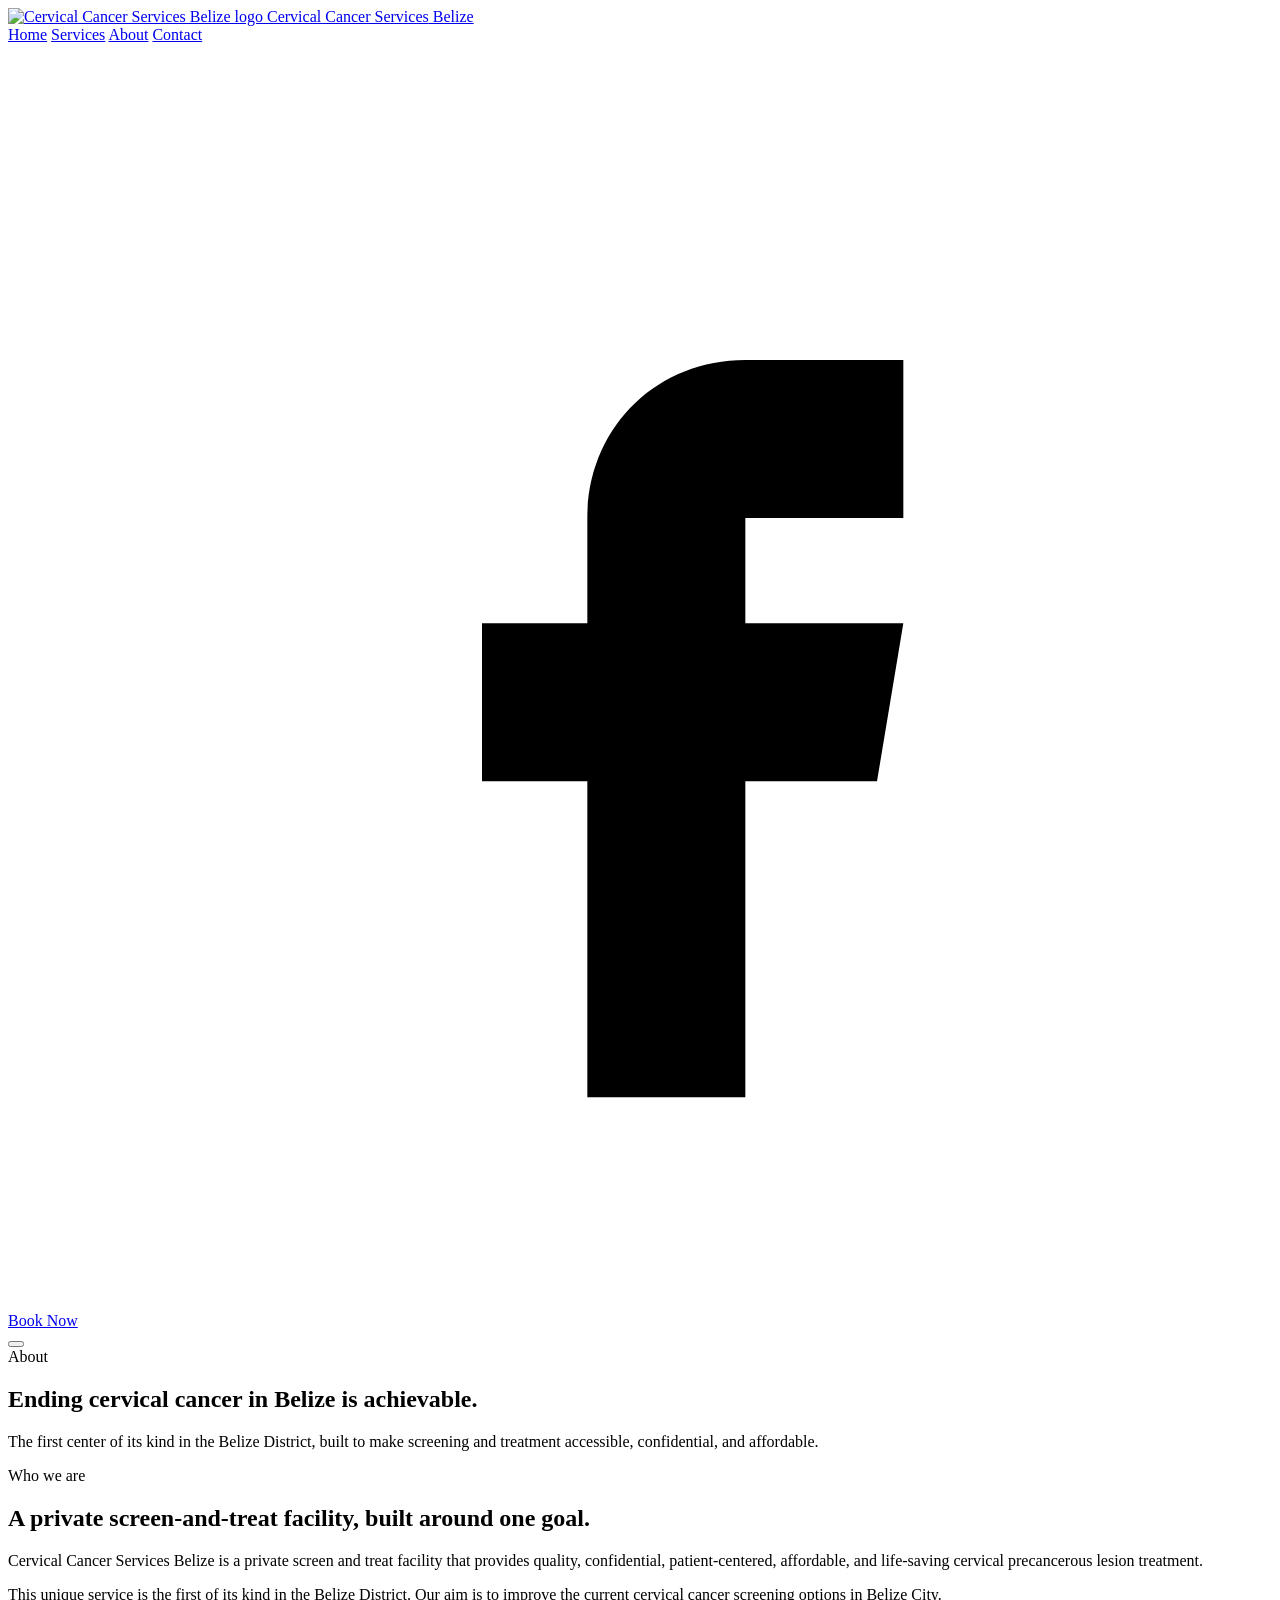
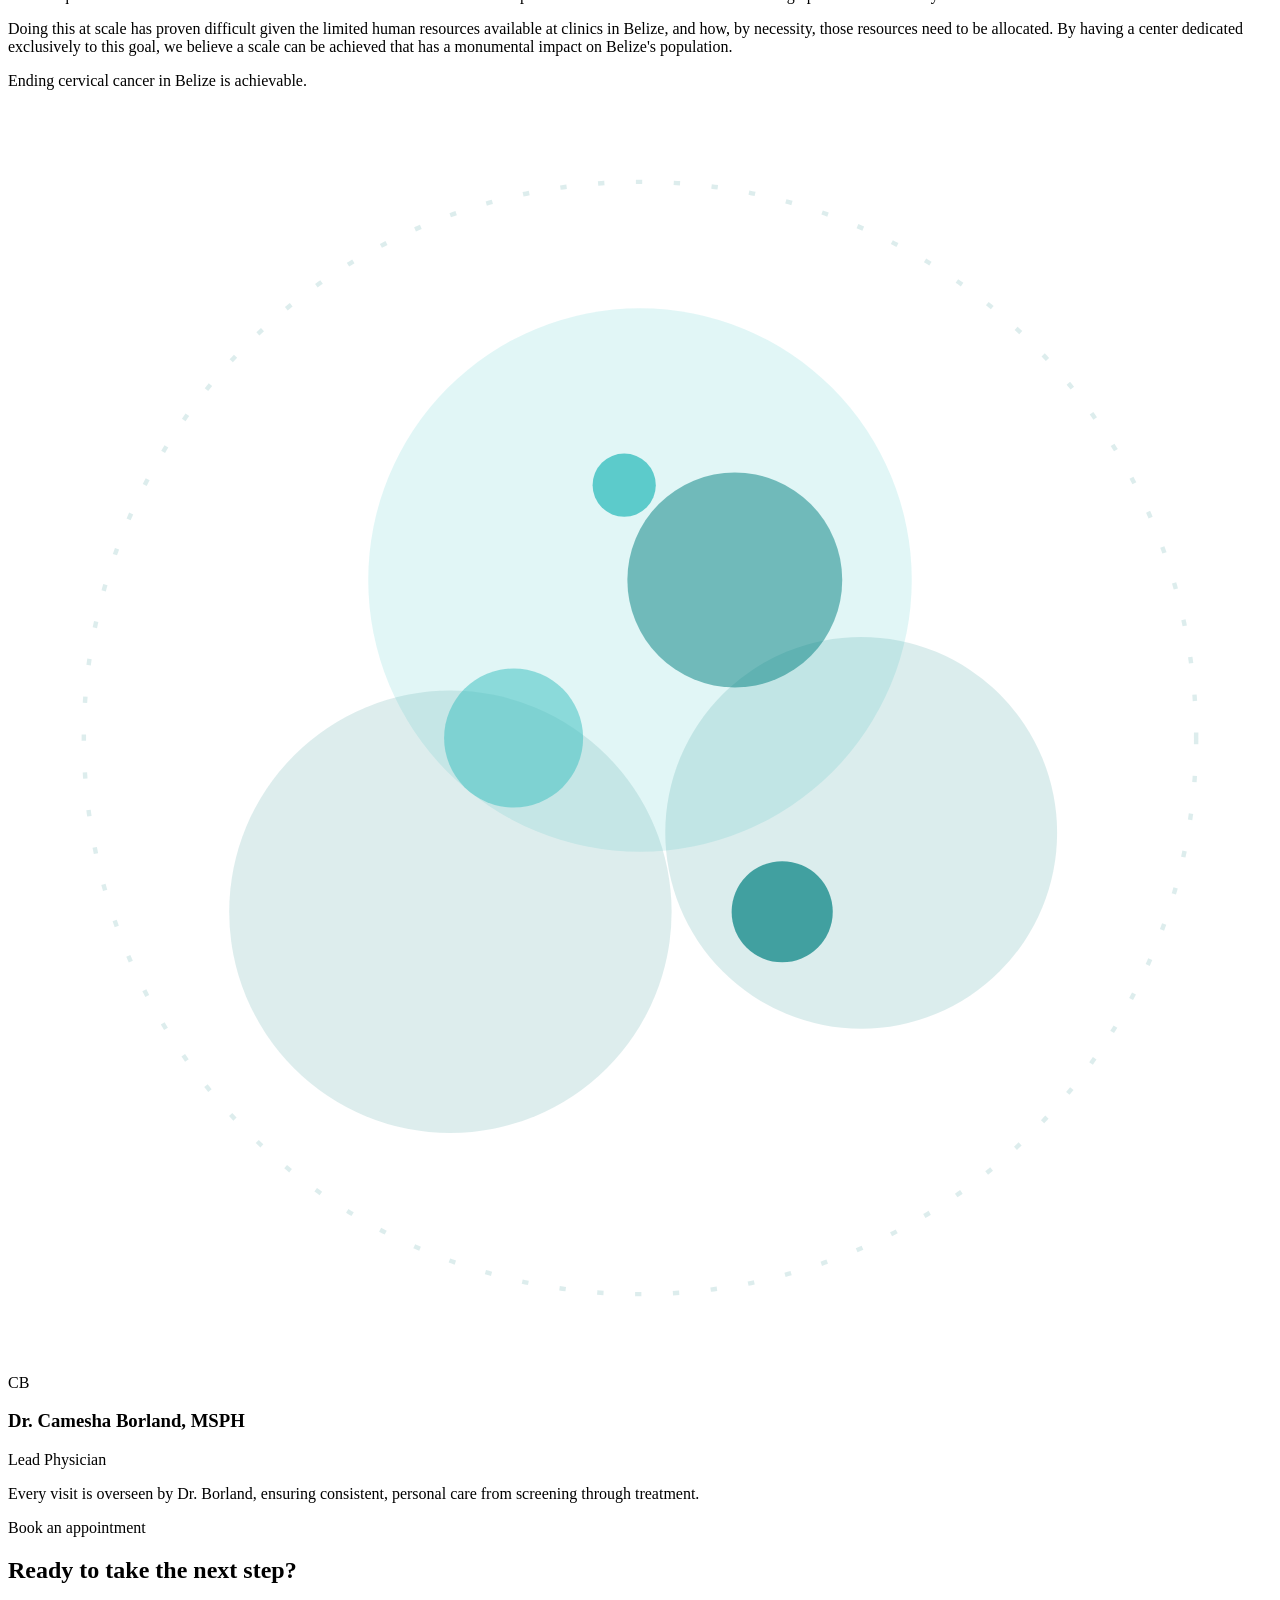
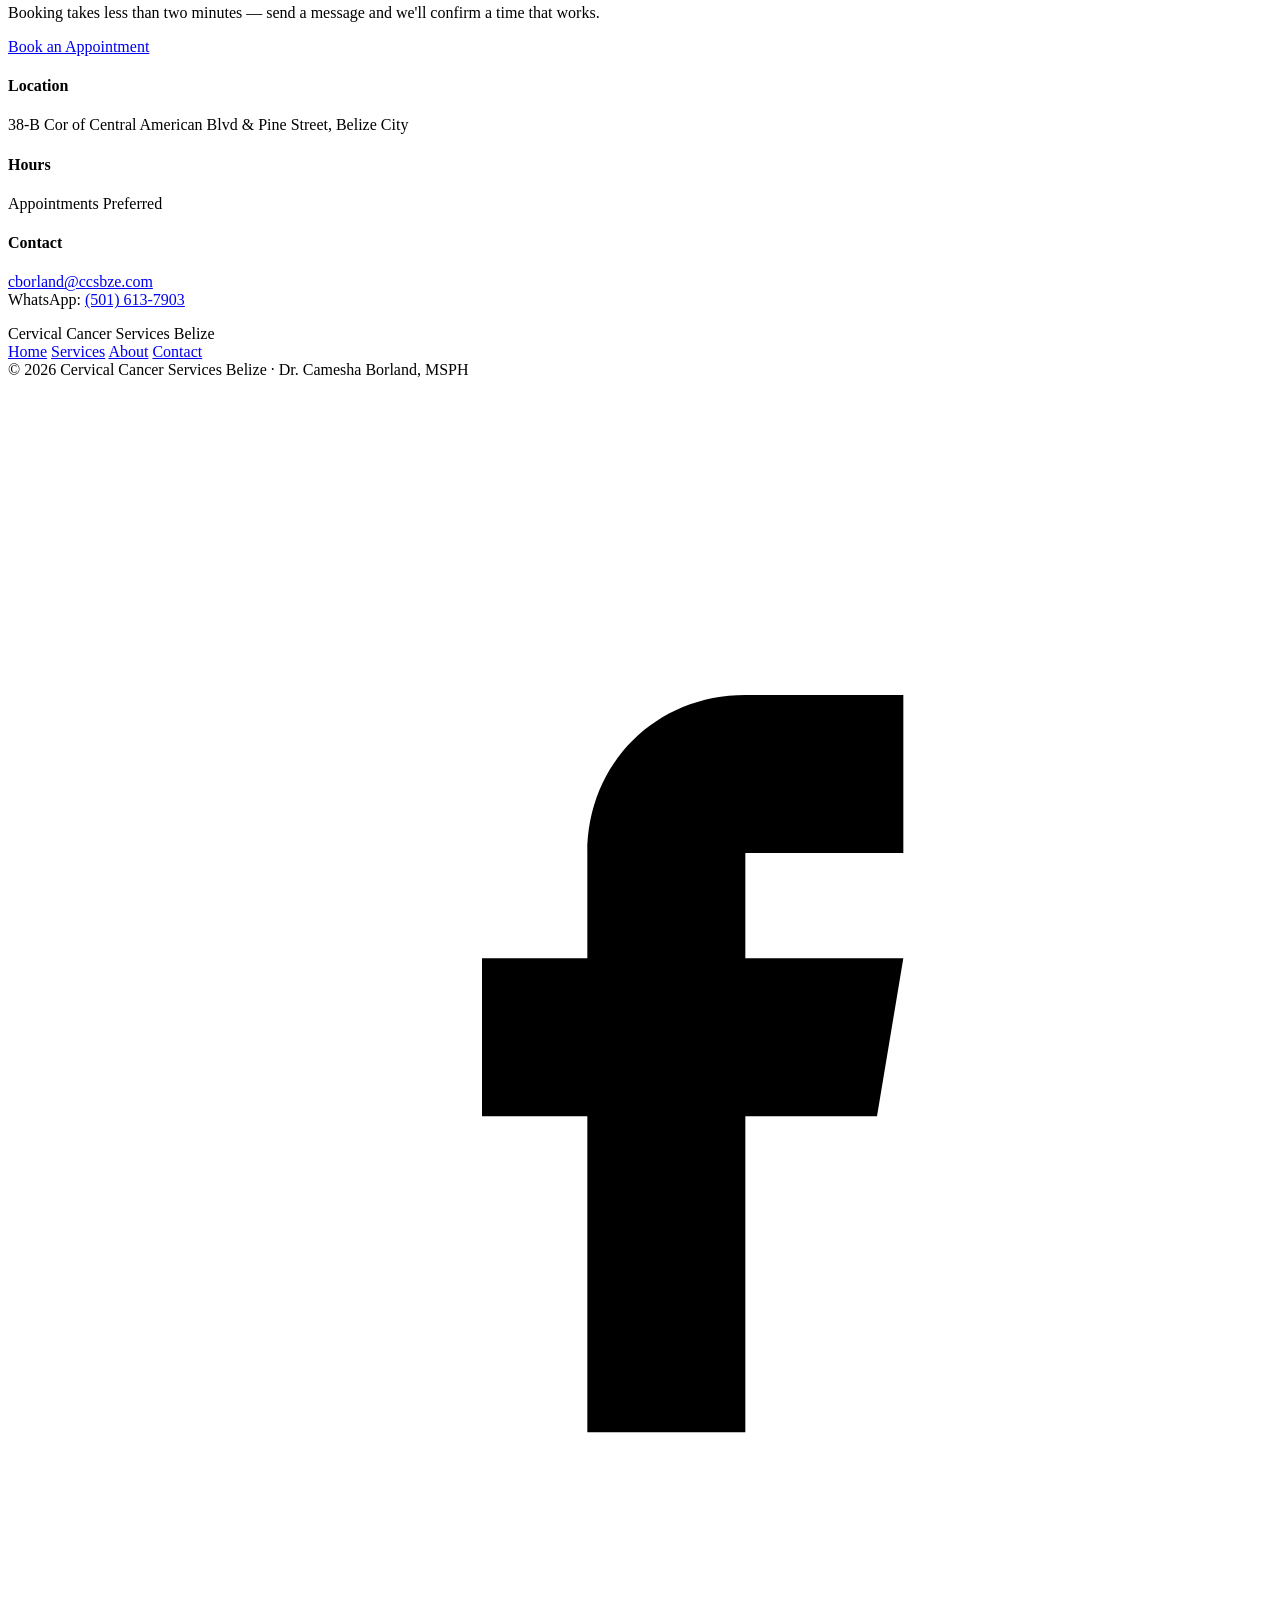
==== about.html @ 7e9f46ff "Add Services, About, and Contact pages" ====
<!DOCTYPE html>
<html lang="en">
<head>
<meta charset="UTF-8">
<meta name="viewport" content="width=device-width, initial-scale=1.0">
<title>About | Cervical Cancer Services Belize</title>
<meta name="description" content="A private screen-and-treat facility led by Dr. Camesha Borland, MSPH.">
<link rel="preconnect" href="https://fonts.googleapis.com">
<link rel="preconnect" href="https://fonts.gstatic.com" crossorigin>
<link href="https://fonts.googleapis.com/css2?family=Fraunces:ital,opsz,wght@0,9..144,400;0,9..144,500;0,9..144,600;0,9..144,700;1,9..144,500&family=Work+Sans:wght@400;500;600;700&display=swap" rel="stylesheet">
<link rel="stylesheet" href="styles.css">
</head>
<body>
<header class="site-header">
  <div class="wrap header-inner">
    <a href="index.html" class="logo">
      <img src="images/logo.png" alt="Cervical Cancer Services Belize logo" class="logo-img">
      <span class="logo-text">Cervical Cancer Services<span class="logo-belize"> Belize</span></span>
    </a>
    <nav class="site-nav">
      <a href="index.html">Home</a>
      <a href="services.html">Services</a>
      <a href="about.html" class="active">About</a>
      <a href="contact.html">Contact</a>
    </nav>
    <div class="header-actions">
      <a href="https://facebook.com/ccsbze" class="social-icon" target="_blank" rel="noopener" aria-label="Facebook"><svg viewBox="0 0 24 24"><path d="M14 9h3V6h-3c-1.7 0-3 1.3-3 3v2H9v3h2v6h3v-6h2.5l.5-3H14V9Z"/></svg></a>
      <a href="contact.html" class="btn btn-primary">Book Now</a>
    </div>
    <button class="menu-toggle" aria-label="Menu"><span></span><span></span><span></span></button>
  </div>
</header>

<section class="page-head">
  <div class="wrap">
    <span class="eyebrow">About</span>
    <h1>Ending cervical cancer in Belize is achievable.</h1>
    <p>The first center of its kind in the Belize District, built to make screening and treatment accessible, confidential, and affordable.</p>
  </div>
</section>

<section class="mission">
  <div class="wrap">
    <div class="reveal">
      <span class="eyebrow">Who we are</span>
      <h2>A private screen-and-treat facility, built around one goal.</h2>
      <p>Cervical Cancer Services Belize is a private screen and treat facility that provides quality, confidential, patient-centered, affordable, and life-saving cervical precancerous lesion treatment.</p>
      <p>This unique service is the first of its kind in the Belize District. Our aim is to improve the current cervical cancer screening options in Belize City.</p>
      <p>Doing this at scale has proven difficult given the limited human resources available at clinics in Belize, and how, by necessity, those resources need to be allocated. By having a center dedicated exclusively to this goal, we believe a scale can be achieved that has a monumental impact on Belize's population.</p>
      <p class="closing">Ending cervical cancer in Belize is achievable.</p>
    </div>
    <div class="cell-stage reveal">
      <svg viewBox="0 0 400 400" aria-hidden="true">
        <circle class="ring" cx="200" cy="200" r="176" fill="none" stroke="#429b9a" stroke-opacity="0.18" stroke-width="1.4" stroke-dasharray="2 10"/>
        <circle class="cell c1" cx="200" cy="150" r="86" fill="#46c4c4" opacity="0.16"/>
        <circle class="cell c2" cx="270" cy="230" r="62" fill="#008080" opacity="0.14"/>
        <circle class="cell c3" cx="140" cy="255" r="70" fill="#429b9a" opacity="0.18"/>
        <circle class="cell c4" cx="230" cy="150" r="34" fill="#008080" opacity="0.5"/>
        <circle class="cell c5" cx="160" cy="200" r="22" fill="#46c4c4" opacity="0.55"/>
        <circle class="cell c6" cx="245" cy="255" r="16" fill="#008080" opacity="0.7"/>
        <circle class="cell c3" cx="195" cy="120" r="10" fill="#46c4c4" opacity="0.85"/>
      </svg>
    </div>
  </div>
</section>

<section class="doctor-section">
  <div class="wrap">
    <div class="doctor-card reveal">
      <div class="doctor-avatar">CB</div>
      <h3>Dr. Camesha Borland, MSPH</h3>
      <span class="role">Lead Physician</span>
      <p>Every visit is overseen by Dr. Borland, ensuring consistent, personal care from screening through treatment.</p>
    </div>
  </div>
</section>

<section class="cta-band" id="contact">
  <div class="wrap">
    <div class="cta-top reveal">
      <div>
        <span class="eyebrow">Book an appointment</span>
        <h2>Ready to take the next step?</h2>
        <p class="lead" style="margin-top:14px;">Booking takes less than two minutes &mdash; send a message and we'll confirm a time that works.</p>
      </div>
      <a href="contact.html" class="btn btn-onteal">Book an Appointment</a>
    </div>
    <div class="info-grid">
      <div class="info-card reveal"><h4>Location</h4><p>38-B Cor of Central American Blvd &amp; Pine Street, Belize City</p></div>
      <div class="info-card reveal"><h4>Hours</h4><p>Appointments Preferred</p></div>
      <div class="info-card reveal"><h4>Contact</h4><p><a href="mailto:cborland@ccsbze.com">cborland@ccsbze.com</a><br>WhatsApp: <a href="tel:+5016137903">(501) 613-7903</a></p></div>
    </div>
  </div>
</section>
<footer class="site-footer">
  <div class="wrap footer-top">
    <div class="footer-logo">Cervical Cancer Services<span class="logo-belize"> Belize</span></div>
    <nav class="footer-nav">
      <a href="index.html">Home</a>
      <a href="services.html">Services</a>
      <a href="about.html">About</a>
      <a href="contact.html">Contact</a>
    </nav>
  </div>
  <div class="wrap footer-bottom">
    <span>&copy; 2026 Cervical Cancer Services Belize &middot; Dr. Camesha Borland, MSPH</span>
    <a class="social-icon" href="https://facebook.com/ccsbze" target="_blank" rel="noopener" aria-label="Facebook"><svg viewBox="0 0 24 24"><path d="M14 9h3V6h-3c-1.7 0-3 1.3-3 3v2H9v3h2v6h3v-6h2.5l.5-3H14V9Z"/></svg></a>
  </div>
</footer>
<script src="script.js"></script>
</body>
</html>
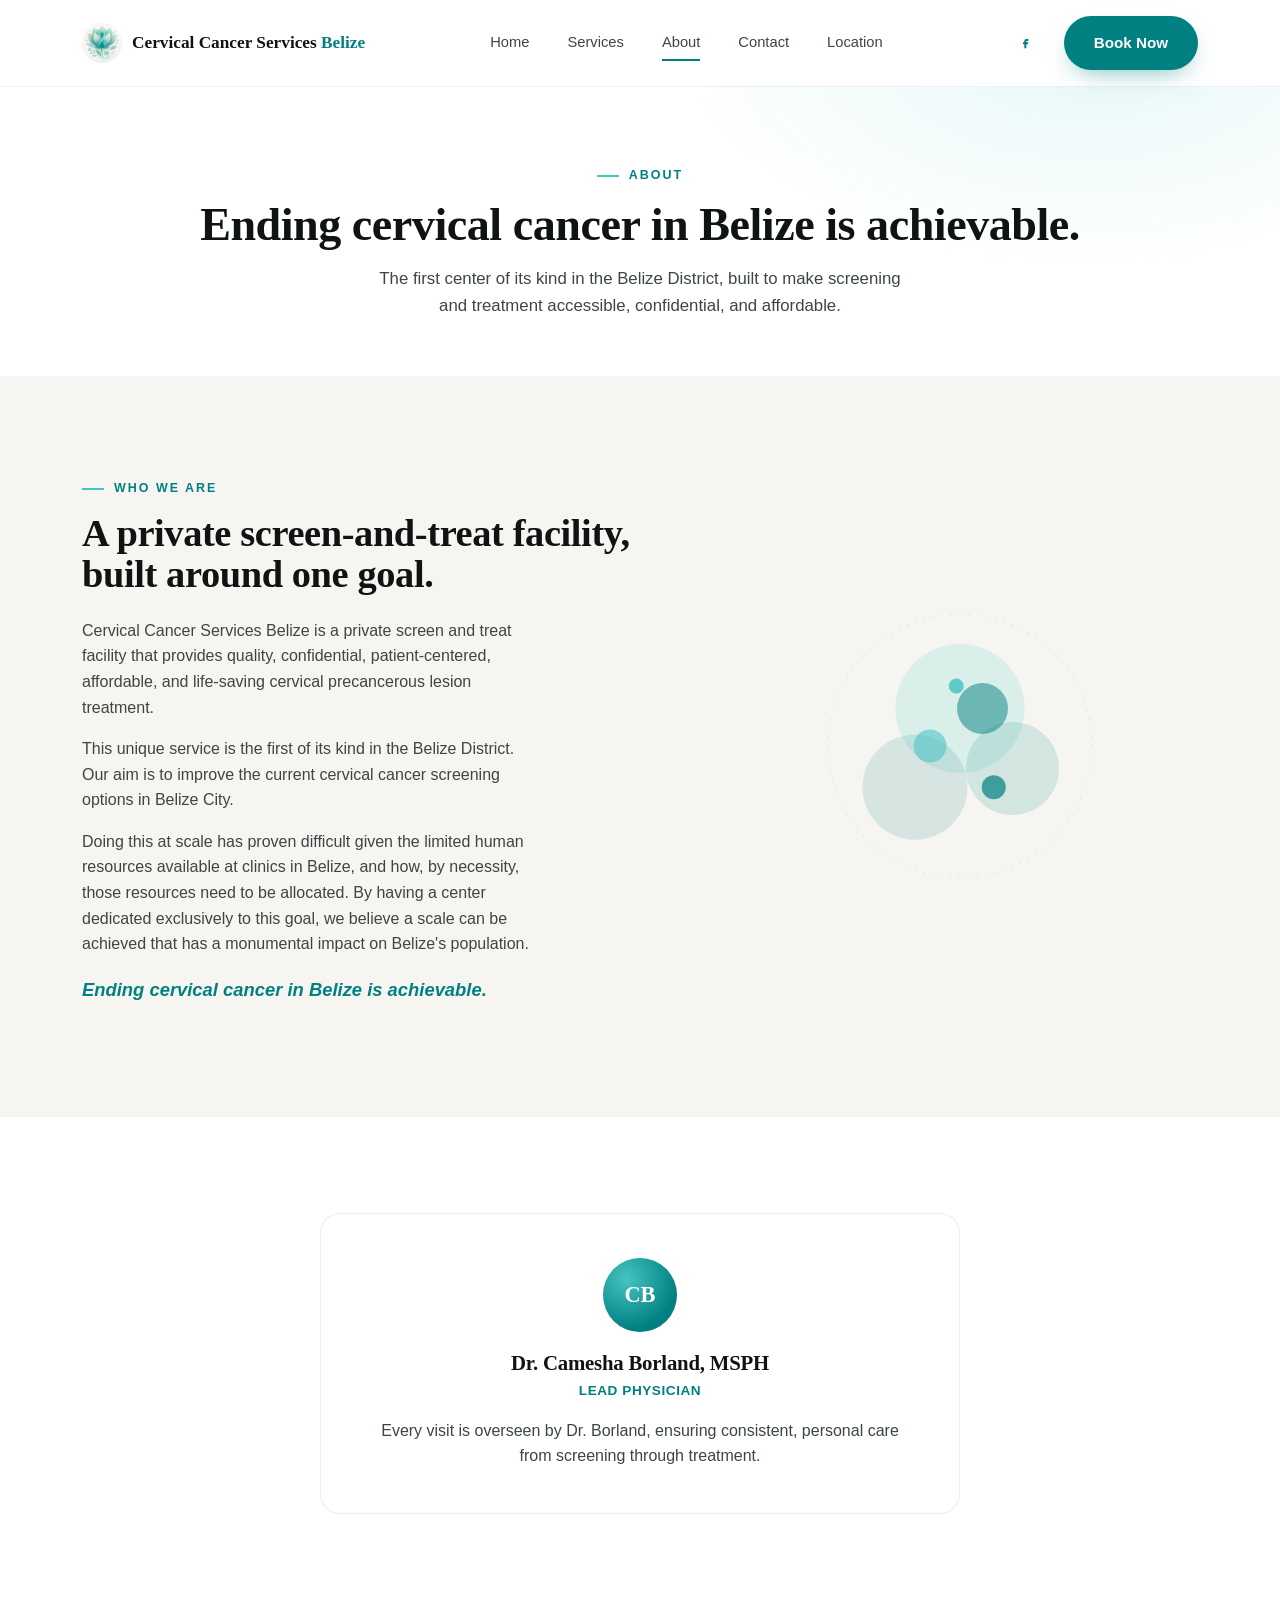
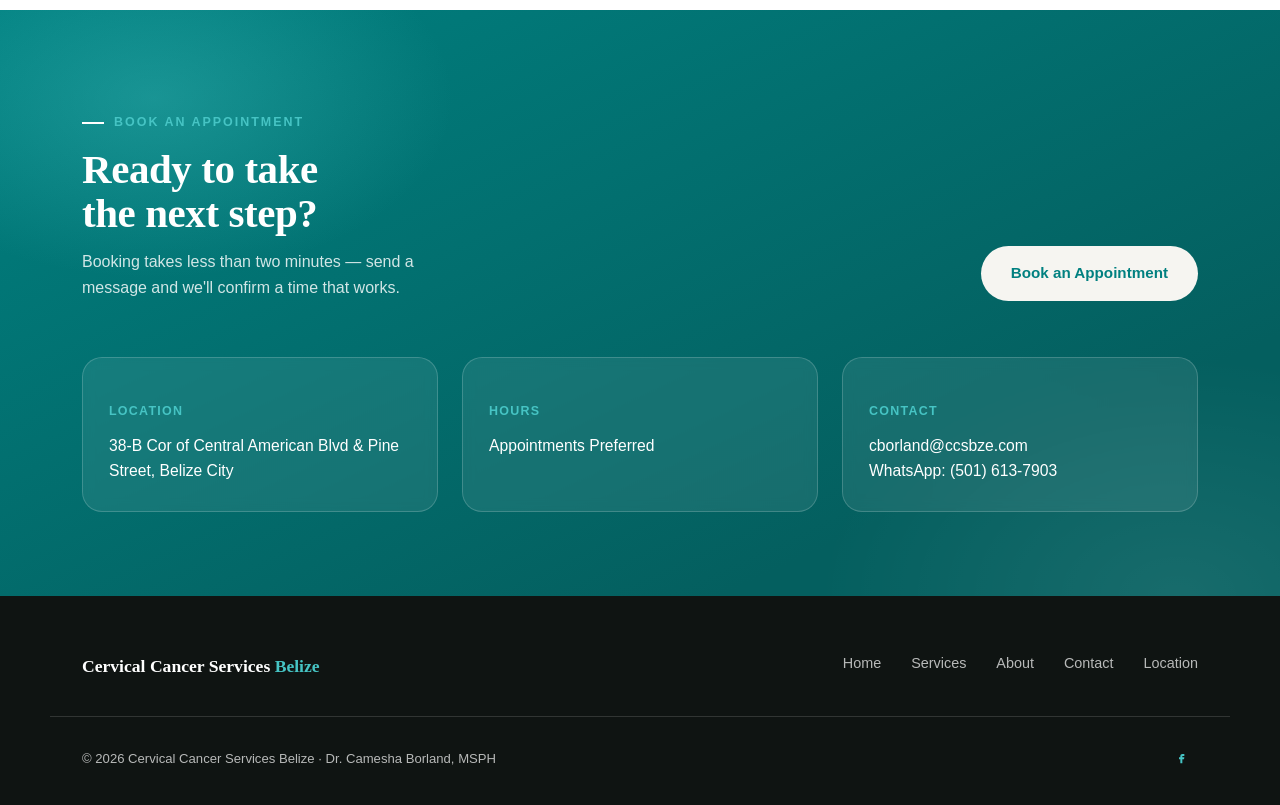
==== commit 30ce2984: "Add Location link to header and footer nav on all pages" ====
--- a/about.html
+++ b/about.html
@@ -22,6 +22,8 @@
       <a href="services.html">Services</a>
       <a href="about.html" class="active">About</a>
       <a href="contact.html">Contact</a>
+      <a href="location.html">Location</a>
+    
     </nav>
     <div class="header-actions">
       <a href="https://facebook.com/ccsbze" class="social-icon" target="_blank" rel="noopener" aria-label="Facebook"><svg viewBox="0 0 24 24"><path d="M14 9h3V6h-3c-1.7 0-3 1.3-3 3v2H9v3h2v6h3v-6h2.5l.5-3H14V9Z"/></svg></a>
@@ -100,6 +102,8 @@
       <a href="services.html">Services</a>
       <a href="about.html">About</a>
       <a href="contact.html">Contact</a>
+      <a href="location.html">Location</a>
+    
     </nav>
   </div>
   <div class="wrap footer-bottom">
--- a/styles.css
+++ b/styles.css
@@ -0,0 +1,294 @@
+/* ===========================================================
+   Cervical Cancer Services Belize — Site Stylesheet
+   =========================================================== */
+
+:root{
+  --teal-deep:#008080;
+  --teal-mid:#429b9a;
+  --teal-bright:#46c4c4;
+  --teal-dark-bg:#045f5f;
+  --cream:#f6f5f1;
+  --mint:#d5f0ea;
+  --white:#ffffff;
+  --ink:#0f1412;
+  --ink-soft:#3c4644;
+  --radius:20px;
+  --maxw:1180px;
+}
+
+*{box-sizing:border-box;}
+html{scroll-behavior:smooth;}
+body{
+  margin:0;
+  background:var(--white);
+  color:var(--ink);
+  font-family:'Work Sans',sans-serif;
+  font-size:16px;
+  line-height:1.6;
+  -webkit-font-smoothing:antialiased;
+}
+h1,h2,h3{
+  font-family:'Fraunces',serif;
+  font-weight:600;
+  line-height:1.08;
+  letter-spacing:-0.01em;
+  color:var(--ink);
+  margin:0;
+}
+a{color:inherit;text-decoration:none;}
+img,svg{display:block;max-width:100%;}
+.wrap{max-width:var(--maxw);margin:0 auto;padding:0 32px;}
+
+.eyebrow{
+  font-size:0.78rem;font-weight:600;letter-spacing:0.16em;text-transform:uppercase;
+  color:var(--teal-deep);display:inline-flex;align-items:center;gap:10px;
+}
+.eyebrow::before{content:"";width:22px;height:2px;background:var(--teal-bright);display:inline-block;}
+
+/* ---------- Buttons ---------- */
+.btn{
+  font-weight:600;font-size:0.95rem;cursor:pointer;border:none;border-radius:999px;
+  padding:15px 30px;display:inline-flex;align-items:center;gap:8px;
+  transition:transform .35s cubic-bezier(.2,.8,.2,1), box-shadow .35s ease, background .3s ease;
+}
+.btn-primary{background:var(--teal-deep);color:var(--white);box-shadow:0 10px 24px -10px rgba(0,128,128,0.55);}
+.btn-primary:hover{background:var(--ink);transform:translateY(-3px);box-shadow:0 16px 30px -12px rgba(0,0,0,0.35);}
+.btn-ghost{background:transparent;color:var(--ink);border:1.5px solid rgba(0,0,0,0.15);}
+.btn-ghost:hover{border-color:var(--teal-deep);color:var(--teal-deep);transform:translateY(-3px);}
+.btn-onteal{background:var(--cream);color:var(--teal-deep);}
+.btn-onteal:hover{background:var(--white);transform:translateY(-3px);box-shadow:0 16px 30px -12px rgba(0,0,0,0.35);}
+:focus-visible{outline:2.5px solid var(--teal-bright);outline-offset:3px;}
+
+/* ---------- Header / Nav ---------- */
+.site-header{
+  position:sticky;top:0;z-index:100;
+  background:rgba(255,255,255,0.75);
+  backdrop-filter:blur(14px);-webkit-backdrop-filter:blur(14px);
+  border-bottom:1px solid rgba(0,0,0,0.06);
+  transition:box-shadow .3s ease;
+}
+.site-header.scrolled{box-shadow:0 8px 30px -20px rgba(0,0,0,0.25);}
+.header-inner{display:flex;align-items:center;justify-content:space-between;padding:16px 32px;gap:24px;}
+.logo{display:flex;align-items:center;gap:10px;}
+.logo-img{width:40px;height:40px;border-radius:50%;flex-shrink:0;object-fit:cover;}
+.logo-text{font-family:'Fraunces',serif;font-weight:600;font-size:1.08rem;color:var(--ink);white-space:nowrap;}
+.logo-belize{color:var(--teal-deep);}
+
+.site-nav{display:flex;align-items:center;gap:38px;}
+.site-nav a{font-size:0.92rem;font-weight:500;color:var(--ink-soft);position:relative;padding:4px 0;}
+.site-nav a::after{
+  content:"";position:absolute;left:0;bottom:-2px;height:2px;width:0%;
+  background:var(--teal-deep);transition:width .3s ease;
+}
+.site-nav a:hover{color:var(--ink);}
+.site-nav a:hover::after,
+.site-nav a.active::after{width:100%;}
+
+.header-actions{display:flex;align-items:center;gap:22px;}
+.social-icon{
+  width:34px;height:34px;border-radius:50%;display:inline-flex;align-items:center;justify-content:center;
+  transition:background .3s ease;
+}
+.social-icon svg{width:16px;height:16px;fill:var(--teal-deep);transition:fill .3s ease;}
+.social-icon:hover{background:var(--white);box-shadow:0 4px 14px rgba(0,0,0,0.12);}
+
+.menu-toggle{display:none;background:none;border:none;padding:8px;cursor:pointer;}
+.menu-toggle span{display:block;width:22px;height:2px;background:var(--ink);margin:5px 0;border-radius:2px;transition:transform .3s ease, opacity .3s ease;}
+
+/* ---------- Page header band (Services / About / Contact / Location / Intake) ---------- */
+.page-head{
+  padding:72px 0 56px;text-align:center;
+  background:radial-gradient(700px 400px at 85% -20%, rgba(70,196,196,0.14), transparent 60%), var(--white);
+}
+.page-head .eyebrow{justify-content:center;}
+.page-head h1{font-size:clamp(2.2rem,3.6vw,3rem);margin:14px 0 16px;}
+.page-head p{max-width:56ch;margin:0 auto;color:var(--ink-soft);font-size:1.05rem;}
+
+/* ---------- Hero (Home) ---------- */
+.hero{position:relative;overflow:hidden;padding:88px 0 96px;
+  background:radial-gradient(900px 500px at 82% -10%, rgba(70,196,196,0.16), transparent 60%), var(--white);
+}
+.hero .wrap{display:grid;grid-template-columns:1.05fr 0.95fr;gap:56px;align-items:center;}
+.hero h1{font-size:clamp(2.5rem,4.4vw,3.7rem);margin:18px 0 22px;}
+.hero h1 em{font-style:italic;color:var(--teal-deep);}
+.hero p.lead{font-size:1.12rem;color:var(--ink-soft);max-width:46ch;margin-bottom:34px;}
+.hero-ctas{display:flex;gap:16px;flex-wrap:wrap;align-items:center;}
+.trust-line{margin-top:34px;display:flex;align-items:center;gap:12px;font-size:0.85rem;color:var(--ink-soft);}
+.trust-dots{display:flex;}
+.trust-dots span{width:9px;height:9px;border-radius:50%;background:var(--teal-bright);margin-left:-4px;border:2px solid var(--white);}
+
+.cell-stage{position:relative;aspect-ratio:1/1;display:flex;align-items:center;justify-content:center;}
+.cell-stage svg{width:100%;height:100%;}
+.cell{animation:ccsbDrift 9s ease-in-out infinite;transform-origin:center;}
+.cell.c2{animation-duration:11s;animation-delay:.4s;}
+.cell.c3{animation-duration:7.5s;animation-delay:.9s;}
+.cell.c4{animation-duration:13s;animation-delay:1.4s;}
+.cell.c5{animation-duration:10s;animation-delay:.2s;}
+.cell.c6{animation-duration:8.5s;animation-delay:1.1s;}
+@keyframes ccsbDrift{0%,100%{transform:translate(0,0);}50%{transform:translate(6px,-10px);}}
+.ring{animation:ccsbSpin 60s linear infinite;transform-origin:200px 200px;}
+@keyframes ccsbSpin{to{transform:rotate(360deg);}}
+
+/* ---------- Stats ---------- */
+.stats{background:var(--cream);padding:84px 0;border-top:1px solid rgba(0,0,0,0.05);border-bottom:1px solid rgba(0,0,0,0.05);}
+.stats-head{max-width:640px;margin-bottom:52px;}
+.stats-head h2{font-size:clamp(1.7rem,2.6vw,2.2rem);margin-top:14px;}
+.stat-grid{display:grid;grid-template-columns:repeat(4,1fr);gap:28px;}
+.stat-card{background:var(--white);border-radius:var(--radius);padding:32px 26px;border:1px solid rgba(0,0,0,0.05);}
+.stat-num{font-family:'Fraunces',serif;font-weight:600;font-size:2.6rem;color:var(--teal-deep);display:flex;align-items:baseline;gap:2px;}
+.stat-cap{margin-top:10px;font-size:0.92rem;color:var(--ink-soft);line-height:1.5;}
+
+/* ---------- Services ---------- */
+.services{padding:110px 0;}
+.services-head{display:flex;justify-content:space-between;align-items:flex-end;gap:40px;margin-bottom:56px;flex-wrap:wrap;}
+.services-head h2{font-size:clamp(1.9rem,3vw,2.5rem);margin-top:14px;max-width:16ch;}
+.services-head p{max-width:38ch;color:var(--ink-soft);margin:0;}
+.service-grid{display:grid;grid-template-columns:repeat(3,1fr);gap:26px;}
+.service-grid.wide{grid-template-columns:repeat(auto-fit,minmax(280px,1fr));}
+.service-card{
+  background:var(--white);border:1px solid rgba(0,0,0,0.07);border-radius:var(--radius);
+  padding:36px 30px 32px;position:relative;overflow:hidden;
+  transition:transform .4s cubic-bezier(.2,.8,.2,1), box-shadow .4s ease, border-color .4s ease;
+}
+.service-card::before{
+  content:"";position:absolute;top:-40%;right:-30%;width:220px;height:220px;border-radius:50%;
+  background:radial-gradient(circle, rgba(70,196,196,0.12), transparent 70%);
+  transition:opacity .4s ease;opacity:0;
+}
+.service-card:hover{transform:translateY(-8px);box-shadow:0 26px 50px -24px rgba(0,60,60,0.35);border-color:rgba(70,196,196,0.4);}
+.service-card:hover::before{opacity:1;}
+.service-icon{
+  width:54px;height:54px;border-radius:14px;margin-bottom:22px;
+  background:linear-gradient(150deg, var(--teal-bright), var(--teal-deep));
+  display:flex;align-items:center;justify-content:center;
+}
+.service-icon svg{width:26px;height:26px;stroke:var(--white);fill:none;stroke-width:1.7;}
+.service-card h3{font-size:1.25rem;font-weight:600;margin-bottom:12px;line-height:1.25;}
+.service-card p{font-size:0.94rem;color:var(--ink-soft);margin:0;}
+.price-tag{
+  display:inline-block;margin-top:14px;padding:6px 14px;border-radius:999px;
+  background:rgba(70,196,196,0.14);color:var(--teal-deep);font-weight:600;font-size:0.85rem;
+}
+.service-tag{display:inline-block;margin-top:20px;font-size:0.78rem;font-weight:600;letter-spacing:0.04em;color:var(--teal-deep);}
+.consult-note{text-align:center;margin-top:44px;font-size:0.9rem;color:var(--ink-soft);font-style:italic;}
+
+/* ---------- CTA / Booking band ---------- */
+.cta-band{position:relative;overflow:hidden;background:linear-gradient(155deg, var(--teal-deep), var(--teal-dark-bg) 78%);color:var(--white);padding:96px 0 84px;}
+.cta-band::before{
+  content:"";position:absolute;inset:0;
+  background:radial-gradient(500px 300px at 12% 15%, rgba(70,196,196,0.35), transparent 60%),
+             radial-gradient(600px 400px at 92% 100%, rgba(255,255,255,0.08), transparent 60%);
+}
+.cta-band .wrap{position:relative;}
+.cta-top{display:flex;justify-content:space-between;align-items:flex-end;gap:40px;flex-wrap:wrap;margin-bottom:56px;}
+.cta-band .eyebrow{color:var(--teal-bright);}
+.cta-band .eyebrow::before{background:var(--white);}
+.cta-band h2{color:var(--white);font-size:clamp(1.9rem,3.2vw,2.6rem);max-width:14ch;margin-top:14px;}
+.cta-band p.lead{color:rgba(255,255,255,0.82);max-width:40ch;margin:0;}
+.info-grid{display:grid;grid-template-columns:repeat(3,1fr);gap:24px;}
+.info-card{background:rgba(255,255,255,0.08);border:1px solid rgba(255,255,255,0.18);border-radius:var(--radius);padding:28px 26px;backdrop-filter:blur(6px);}
+.info-card h4{font-size:0.78rem;font-weight:600;letter-spacing:0.1em;text-transform:uppercase;color:var(--teal-bright);margin-bottom:12px;}
+.info-card p,.info-card a{font-size:0.98rem;line-height:1.55;margin:0;}
+.info-card a:hover{text-decoration:underline;}
+
+/* ---------- About: Mission + Doctor card ---------- */
+.mission{background:var(--cream);padding:96px 0;}
+.mission .wrap{display:grid;grid-template-columns:1.1fr 0.9fr;gap:56px;align-items:center;}
+.mission h2{font-size:clamp(1.9rem,3vw,2.4rem);margin:14px 0 22px;}
+.mission p{color:var(--ink-soft);margin-bottom:16px;max-width:52ch;}
+.mission .closing{color:var(--teal-deep);font-style:italic;font-weight:600;font-size:1.15rem;}
+.mission .cell-stage{max-width:380px;margin:0 auto;}
+
+.doctor-section{padding:96px 0;}
+.doctor-card{background:var(--white);border:1px solid rgba(0,0,0,0.07);border-radius:var(--radius);padding:44px;max-width:640px;margin:0 auto;text-align:center;}
+.doctor-avatar{
+  width:74px;height:74px;border-radius:50%;margin:0 auto 20px;
+  background:radial-gradient(circle at 32% 28%, var(--teal-bright), var(--teal-deep) 70%);
+  display:flex;align-items:center;justify-content:center;
+  font-family:'Fraunces',serif;font-weight:600;color:var(--white);font-size:1.4rem;
+}
+.doctor-card h3{font-size:1.3rem;margin-bottom:6px;}
+.doctor-card .role{color:var(--teal-deep);font-weight:600;font-size:0.85rem;letter-spacing:0.04em;text-transform:uppercase;margin-bottom:16px;display:block;}
+.doctor-card p{color:var(--ink-soft);margin:0;}
+
+/* ---------- Contact / Intake form sections ---------- */
+.form-section{background:var(--mint);padding:88px 0;}
+.form-section-dark{background:var(--teal-dark-bg);padding:88px 0;color:var(--white);}
+.form-section-dark .eyebrow{color:var(--teal-bright);}
+.form-section-dark .eyebrow::before{background:var(--white);}
+.form-section-dark h2{color:var(--white);}
+.form-section-dark p{color:rgba(255,255,255,0.82);}
+.form-card{
+  background:var(--white);border-radius:var(--radius);padding:20px;
+  max-width:680px;margin:0 auto;box-shadow:0 30px 60px -30px rgba(0,0,0,0.35);
+}
+.form-card iframe{width:100%;border:none;border-radius:12px;display:block;}
+.form-note{text-align:center;max-width:600px;margin:24px auto 0;font-size:0.9rem;font-style:italic;color:var(--ink-soft);}
+.form-section-dark .form-note{color:rgba(255,255,255,0.75);}
+
+/* ---------- Location page ---------- */
+.language-section{background:var(--mint);padding:20px 0 88px;}
+.language-section h2{font-size:clamp(1.6rem,2.6vw,2rem);margin-bottom:40px;padding-top:56px;}
+.photo-grid{display:grid;grid-template-columns:repeat(3,1fr);gap:26px;}
+.photo-card{background:var(--white);border-radius:var(--radius);overflow:hidden;border:1px solid rgba(0,0,0,0.06);}
+.photo-card img{width:100%;height:220px;object-fit:cover;}
+.photo-card p{padding:20px 22px;font-size:0.92rem;color:var(--ink-soft);margin:0;}
+.maps-block{
+  margin-top:48px;display:flex;align-items:center;justify-content:center;gap:32px;flex-wrap:wrap;
+  background:var(--white);border-radius:var(--radius);padding:32px;border:1px solid rgba(0,0,0,0.06);
+}
+.maps-block img{width:120px;height:120px;}
+.maps-block .maps-text{max-width:320px;}
+.maps-block .maps-text a{color:var(--teal-deep);font-weight:600;}
+
+/* ---------- Footer ---------- */
+.site-footer{background:var(--ink);color:rgba(255,255,255,0.7);padding:56px 0 30px;}
+.footer-top{display:flex;justify-content:space-between;align-items:flex-start;flex-wrap:wrap;gap:32px;padding-bottom:36px;border-bottom:1px solid rgba(255,255,255,0.14);}
+.footer-logo{font-family:'Fraunces',serif;font-weight:600;font-size:1.1rem;color:var(--white);}
+.footer-logo .logo-belize{color:var(--teal-bright);}
+.footer-nav{display:flex;gap:30px;flex-wrap:wrap;}
+.footer-nav a{font-size:0.9rem;transition:color .3s ease;}
+.footer-nav a:hover{color:var(--teal-bright);}
+.footer-bottom{display:flex;justify-content:space-between;align-items:center;flex-wrap:wrap;gap:12px;padding-top:24px;font-size:0.82rem;}
+.footer-bottom .social-icon svg{fill:var(--teal-bright);}
+.footer-bottom .social-icon:hover{background:var(--white);}
+
+/* ---------- Scroll reveal ---------- */
+.reveal{opacity:0;transform:translateY(22px);transition:opacity .8s ease, transform .8s cubic-bezier(.2,.8,.2,1);}
+.reveal.in{opacity:1;transform:translateY(0);}
+
+@media (prefers-reduced-motion: reduce){
+  html{scroll-behavior:auto;}
+  .cell,.ring,.reveal,.btn,.service-card{animation:none !important;transition:none !important;}
+  .reveal{opacity:1;transform:none;}
+}
+
+/* ---------- Responsive ---------- */
+@media (max-width:980px){
+  .hero .wrap{grid-template-columns:1fr;}
+  .cell-stage{max-width:420px;margin:0 auto;order:-1;}
+  .stat-grid{grid-template-columns:repeat(2,1fr);}
+  .service-grid{grid-template-columns:1fr;}
+  .info-grid{grid-template-columns:1fr;}
+  .mission .wrap{grid-template-columns:1fr;}
+  .mission .cell-stage{order:-1;}
+  .photo-grid{grid-template-columns:1fr;}
+  .site-nav{
+    position:absolute;top:100%;left:0;right:0;
+    background:var(--white);flex-direction:column;align-items:flex-start;
+    padding:20px 32px;gap:18px;border-bottom:1px solid rgba(0,0,0,0.06);
+    display:none;
+  }
+  .site-nav.open{display:flex;}
+  .header-actions .btn-ghost{display:none;}
+  .menu-toggle{display:block;}
+}
+@media (max-width:560px){
+  .wrap{padding:0 22px;}
+  .header-inner{padding:14px 22px;}
+  .hero{padding:56px 0 64px;}
+  .stat-grid{grid-template-columns:1fr;}
+  .services{padding:70px 0;}
+  .cta-band{padding:70px 0 60px;}
+  .maps-block{flex-direction:column;text-align:center;}
+}
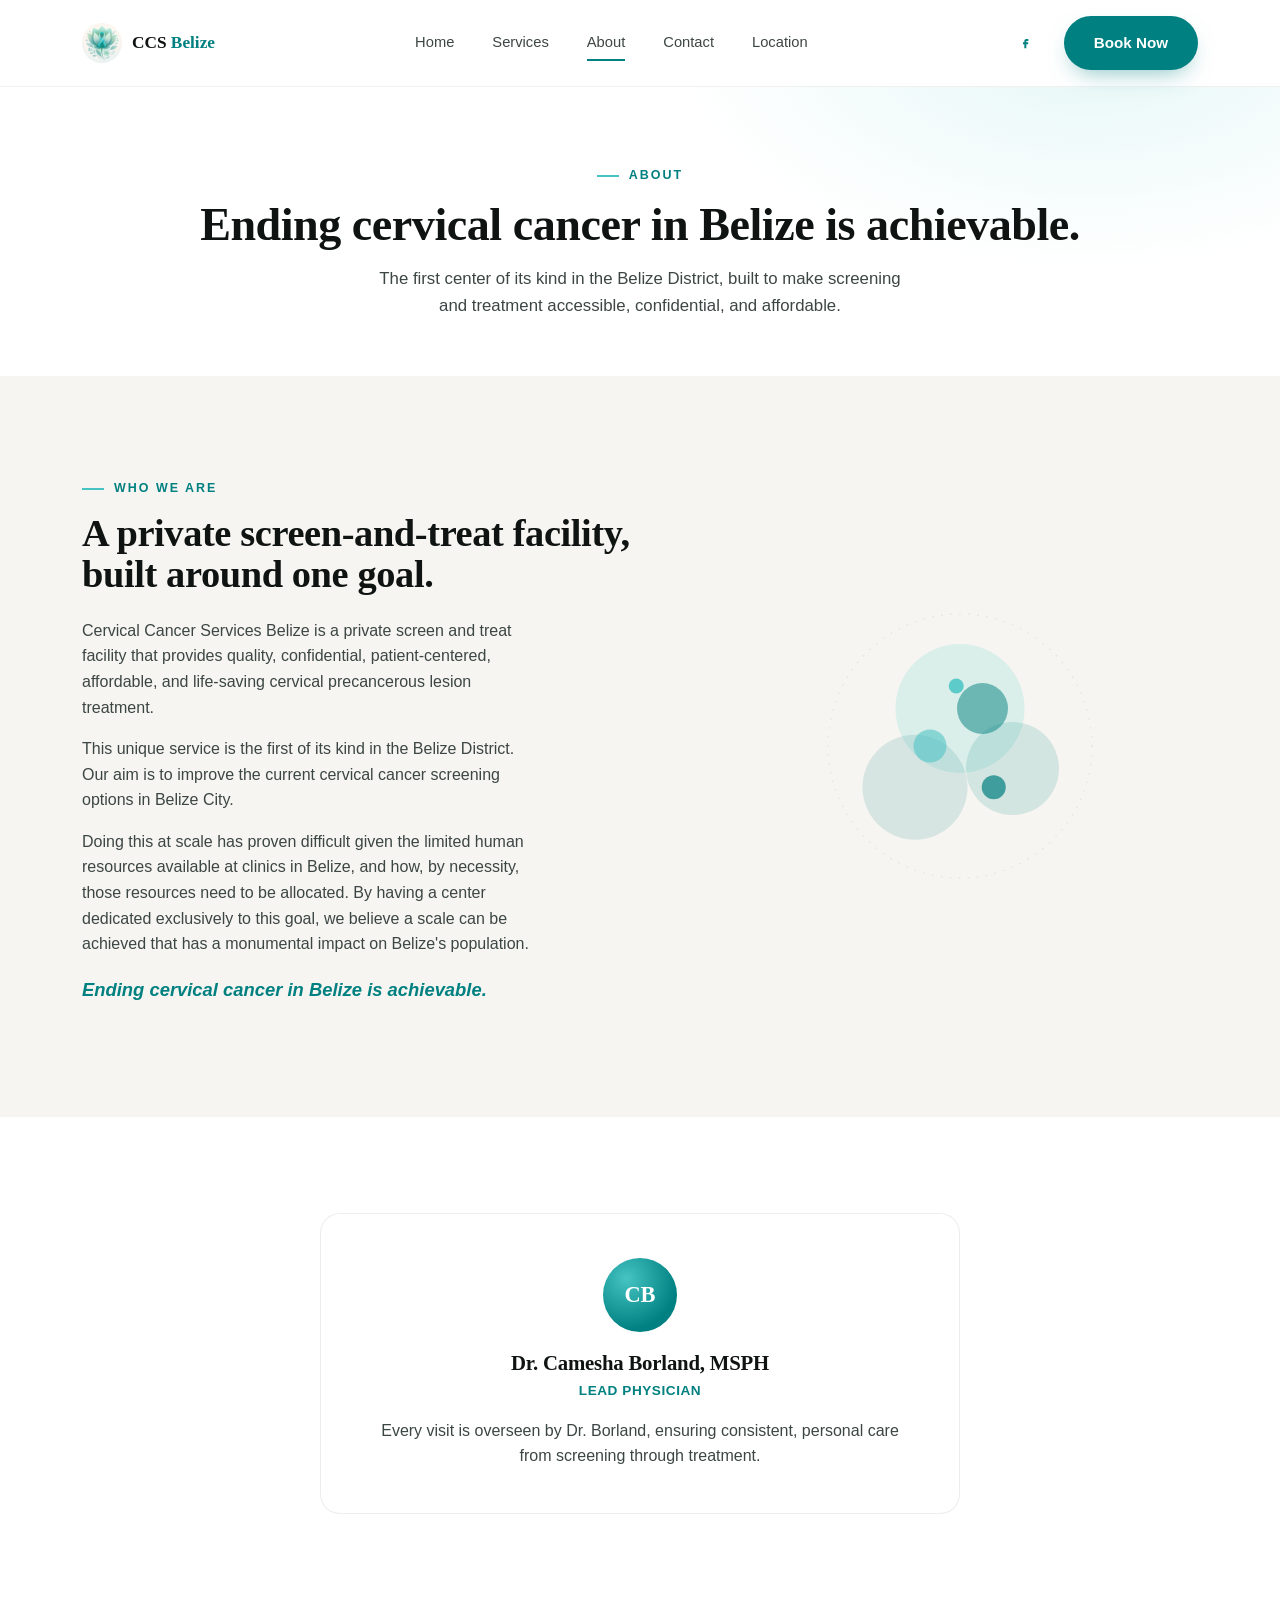
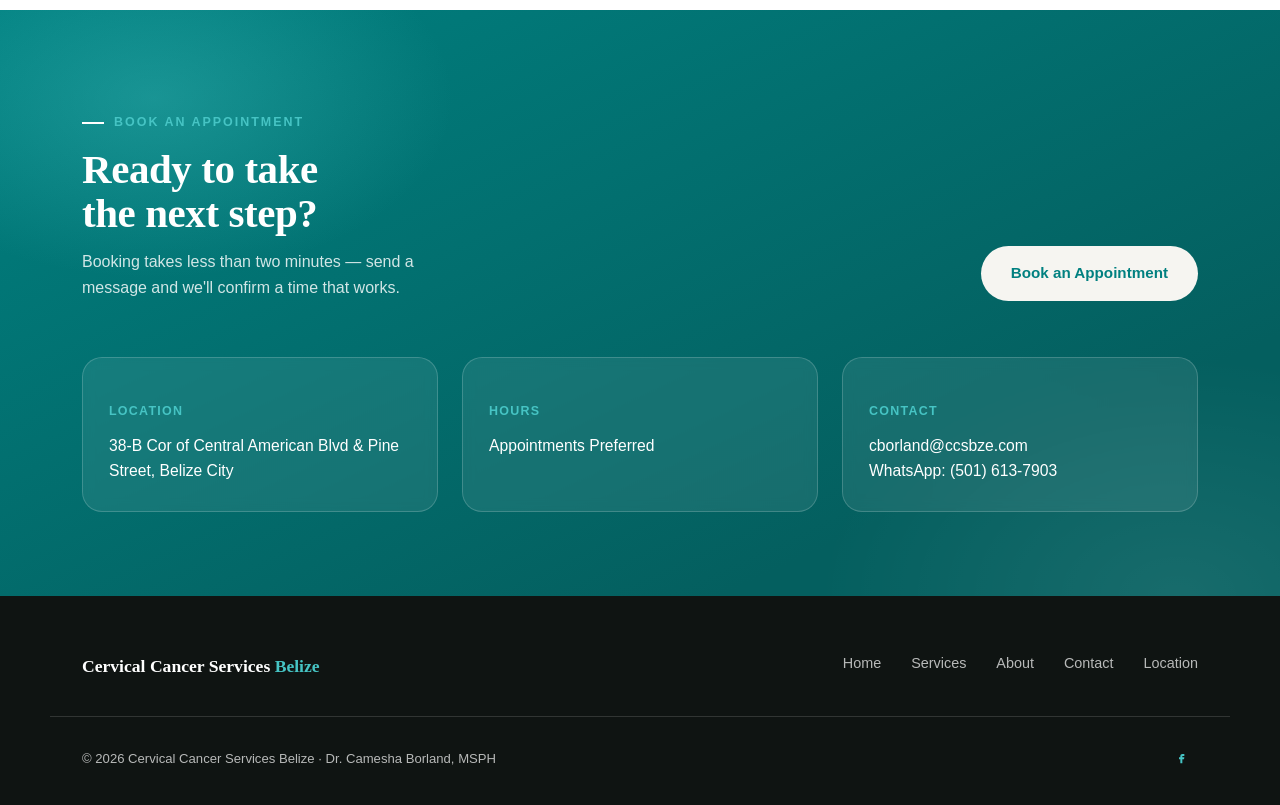
==== commit f25d55cd: "Show CCS Belize on mobile header instead of just Belize" ====
--- a/about.html
+++ b/about.html
@@ -15,7 +15,7 @@
   <div class="wrap header-inner">
     <a href="index.html" class="logo">
       <img src="images/logo.png" alt="Cervical Cancer Services Belize logo" class="logo-img">
-      <span class="logo-text">Cervical Cancer Services<span class="logo-belize"> Belize</span></span>
+      <span class="logo-text"><span class="logo-full">CCS</span><span class="logo-belize"> Belize</span></span>
     </a>
     <nav class="site-nav">
       <a href="index.html">Home</a>
--- a/styles.css
+++ b/styles.css
@@ -229,9 +229,9 @@
 /* ---------- Location page ---------- */
 .language-section{background:var(--mint);padding:20px 0 88px;}
 .language-section h2{font-size:clamp(1.6rem,2.6vw,2rem);margin-bottom:40px;padding-top:56px;}
-.photo-grid{display:grid;grid-template-columns:repeat(3,1fr);gap:26px;}
+.photo-grid{display:grid;grid-template-columns:repeat(2,1fr);gap:26px;}
 .photo-card{background:var(--white);border-radius:var(--radius);overflow:hidden;border:1px solid rgba(0,0,0,0.06);}
-.photo-card img{width:100%;height:220px;object-fit:cover;}
+.photo-card img{width:100%;height:320px;object-fit:cover;}
 .photo-card p{padding:20px 22px;font-size:0.92rem;color:var(--ink-soft);margin:0;}
 .maps-block{
   margin-top:48px;display:flex;align-items:center;justify-content:center;gap:32px;flex-wrap:wrap;
@@ -292,3 +292,10 @@
   .cta-band{padding:70px 0 60px;}
   .maps-block{flex-direction:column;text-align:center;}
 }
+
+@media (max-width:560px){
+  .logo-full{display:none;}
+  .header-actions{gap:10px;}
+  .header-actions .btn-primary{padding:10px 18px;font-size:0.85rem;}
+  .social-icon{width:30px;height:30px;}
+}
